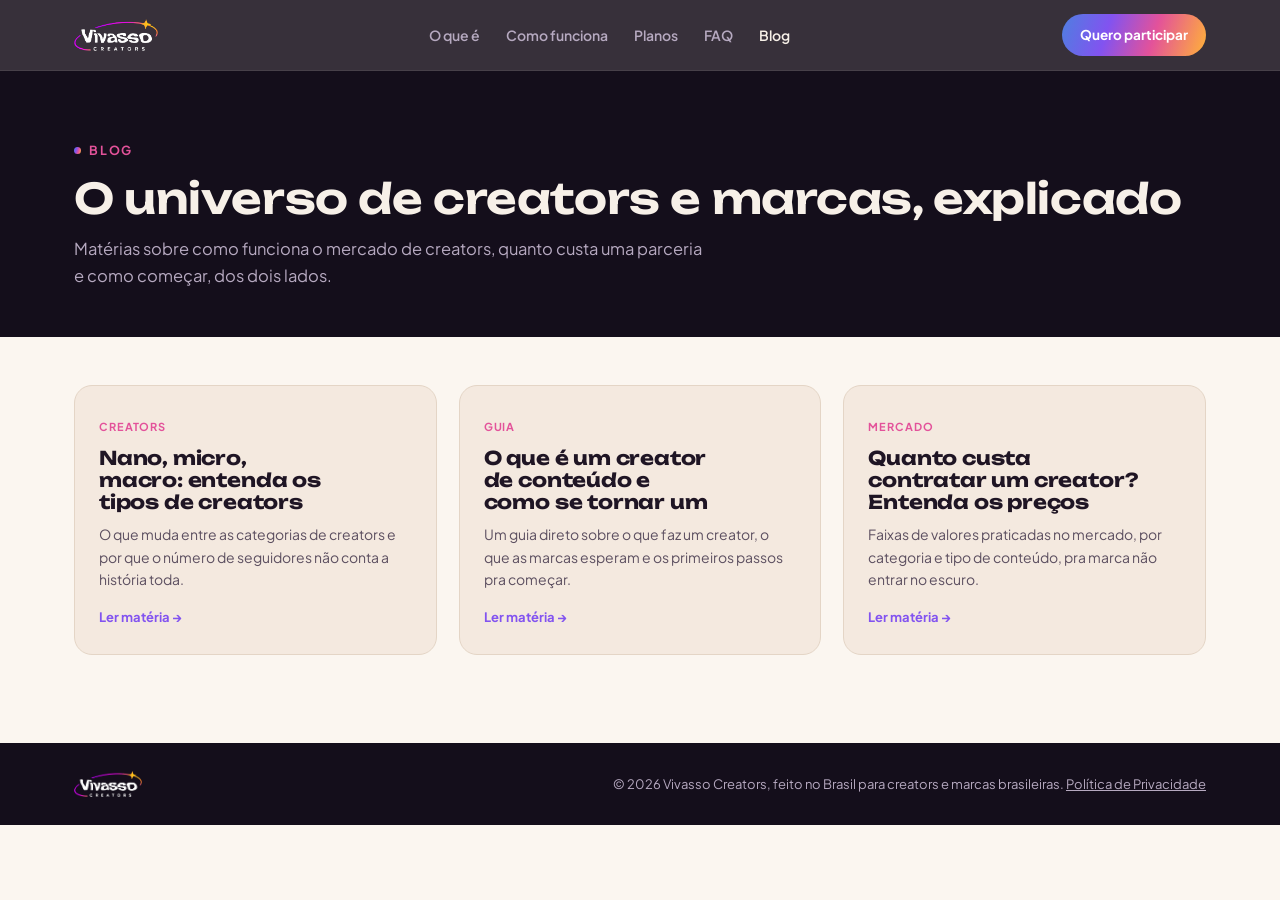
==== blog.html @ 54996ba1 "Adicionar secao de blog com 3 materias (tipos de creators, o que e um creator, precos de mercado)" ====
<!DOCTYPE html>
<html lang="pt-BR">
<head>
<meta charset="utf-8">
<meta name="viewport" content="width=device-width, initial-scale=1">
<title>Blog | Vivasso Creators</title>
<meta name="description" content="Matérias sobre o universo de creators e marcas: tipos de creators, como se tornar um, preços de mercado e mais.">
<link rel="icon" type="image/svg+xml" href="[data-uri]">
<link rel="preconnect" href="https://fonts.googleapis.com">
<link rel="preconnect" href="https://fonts.gstatic.com" crossorigin>
<link href="https://fonts.googleapis.com/css2?family=Unbounded:wght@500;600;700;800&family=Plus+Jakarta+Sans:ital,wght@0,400;0,500;0,600;0,700;0,800;1,500&display=swap" rel="stylesheet">
<link rel="stylesheet" href="blog/blog.css">
</head>
<body>

<nav class="nav">
  <div class="wrap nav-inner">
    <a class="brand" href="index.html"><img src="assets/vivasso-logo.png" alt="Vivasso Creators"></a>
    <div class="nav-links">
      <a href="index.html#sobre">O que é</a>
      <a href="index.html#como-funciona">Como funciona</a>
      <a href="index.html#planos">Planos</a>
      <a href="index.html#faq">FAQ</a>
      <a href="blog.html" class="active">Blog</a>
    </div>
    <a class="nav-cta" href="index.html#contato">Quero participar</a>
  </div>
</nav>

<header class="blog-hero">
  <div class="wrap">
    <span class="eyebrow" style="color:var(--magenta)">Blog</span>
    <h1>O universo de creators e marcas, explicado</h1>
    <p>Matérias sobre como funciona o mercado de creators, quanto custa uma parceria e como começar, dos dois lados.</p>
  </div>
</header>

<div class="wrap">
  <div class="blog-grid">
    <a class="blog-card" href="blog/tipos-de-creators.html">
      <span class="tag">Creators</span>
      <h2>Nano, micro, macro: entenda os tipos de creators</h2>
      <p>O que muda entre as categorias de creators e por que o número de seguidores não conta a história toda.</p>
      <span class="read-more">Ler matéria →</span>
    </a>
    <a class="blog-card" href="blog/o-que-e-um-creator.html">
      <span class="tag">Guia</span>
      <h2>O que é um creator de conteúdo e como se tornar um</h2>
      <p>Um guia direto sobre o que faz um creator, o que as marcas esperam e os primeiros passos pra começar.</p>
      <span class="read-more">Ler matéria →</span>
    </a>
    <a class="blog-card" href="blog/quanto-custa-um-creator.html">
      <span class="tag">Mercado</span>
      <h2>Quanto custa contratar um creator? Entenda os preços</h2>
      <p>Faixas de valores praticadas no mercado, por categoria e tipo de conteúdo, pra marca não entrar no escuro.</p>
      <span class="read-more">Ler matéria →</span>
    </a>
  </div>
</div>

<footer>
  <div class="wrap foot-inner">
    <div class="foot-brand"><img src="assets/vivasso-logo.png" alt="Vivasso Creators"></div>
    <span>© 2026 Vivasso Creators, feito no Brasil para creators e marcas brasileiras. <a href="index.html#privacidade">Política de Privacidade</a></span>
  </div>
</footer>

</body>
</html>
---- blog/blog.css ----
:root{
  --bg:#FBF6F0;
  --bg-panel:#F4E9DF;
  --bg-panel-2:#EFDFD1;
  --ink:#1F1524;
  --ink-soft:#5C4F60;
  --line:#E4D5C6;

  --bg-dark:#140E1B;
  --bg-dark-panel:#1D1526;
  --ink-on-dark:#F7F0E8;
  --ink-on-dark-soft:#B6A9C0;
  --line-dark:#332942;

  --blue:#4E7FE0;
  --violet:#8253F0;
  --magenta:#E3529A;
  --amber:#FFB238;
  --grad:linear-gradient(108deg,var(--blue) 0%,var(--violet) 32%,var(--magenta) 63%,var(--amber) 100%);

  --font-display:'Unbounded',ui-sans-serif,system-ui,sans-serif;
  --font-body:'Plus Jakarta Sans',ui-sans-serif,system-ui,-apple-system,sans-serif;
}
*{box-sizing:border-box}
html{scroll-behavior:smooth}
body{margin:0;background:var(--bg);color:var(--ink);font-family:var(--font-body);font-size:16px;line-height:1.6;-webkit-font-smoothing:antialiased}
img,svg{max-width:100%;display:block}
a{color:inherit}
h1,h2,h3{font-family:var(--font-display);text-wrap:balance;margin:0;line-height:1.15;letter-spacing:-.01em}
p{margin:0}
::selection{background:var(--violet);color:#fff}

.wrap{max-width:1180px;margin:0 auto;padding-inline:24px}
@media (max-width:640px){.wrap{padding-inline:18px}}

.eyebrow{font-family:var(--font-body);font-weight:700;font-size:12.5px;letter-spacing:.14em;text-transform:uppercase;display:inline-flex;align-items:center;gap:8px}
.eyebrow::before{content:"";width:7px;height:7px;border-radius:50%;background:var(--grad)}

/* ---------- NAV ---------- */
.nav{position:sticky;top:0;z-index:40;background:rgba(20,14,27,.85);backdrop-filter:blur(14px) saturate(140%);border-bottom:1px solid rgba(255,255,255,.08)}
.nav-inner{display:flex;align-items:center;justify-content:space-between;gap:20px;padding-block:14px}
.brand{display:flex;align-items:center;text-decoration:none}
.brand img{height:32px;width:auto;display:block}
.nav-links{display:flex;gap:26px;font-size:14px;font-weight:600;color:var(--ink-on-dark-soft)}
.nav-links a{text-decoration:none;transition:color .15s}
.nav-links a:hover,.nav-links a.active{color:var(--ink-on-dark)}
.nav-cta{font-family:var(--font-body);font-weight:700;font-size:13.5px;color:#fff;background:var(--grad);
  padding:10px 18px;border-radius:999px;text-decoration:none;white-space:nowrap}
@media (max-width:760px){.nav-links{display:none}}

/* ---------- BUTTONS ---------- */
.btn{display:inline-flex;align-items:center;justify-content:center;font-family:var(--font-body);font-weight:700;
  font-size:15px;padding:13px 24px;border-radius:999px;text-decoration:none;border:none;cursor:pointer}
.btn-grad{background:var(--grad);color:#fff}

/* ---------- FOOTER ---------- */
footer{background:var(--bg-dark);padding-block:28px;margin-top:40px}
.foot-inner{display:flex;justify-content:space-between;align-items:center;gap:20px;flex-wrap:wrap;font-size:13px;color:var(--ink-on-dark-soft)}
.foot-brand img{height:26px;width:auto;display:block}
.foot-inner a{text-decoration:underline}

/* ---------- BLOG INDEX ---------- */
.blog-hero{background:var(--bg-dark);padding-block:64px 48px;color:var(--ink-on-dark)}
.blog-hero h1{font-size:clamp(28px,4vw,42px);font-weight:600;margin-top:14px}
.blog-hero p{margin-top:14px;font-size:16.5px;color:var(--ink-on-dark-soft);max-width:640px}
.blog-grid{display:grid;grid-template-columns:repeat(3,1fr);gap:22px;padding-block:48px}
@media (max-width:900px){.blog-grid{grid-template-columns:1fr;max-width:520px;margin-inline:auto}}
.blog-card{display:block;background:var(--bg-panel);border-radius:18px;padding:26px 24px;text-decoration:none;
  border:1px solid var(--line);transition:transform .15s ease,border-color .15s ease}
.blog-card:hover{transform:translateY(-3px);border-color:var(--violet)}
.blog-card .tag{font-size:11px;font-weight:700;letter-spacing:.08em;text-transform:uppercase;color:var(--magenta)}
.blog-card h2{font-size:19px;font-weight:700;margin-top:10px}
.blog-card p{margin-top:10px;font-size:14px;color:var(--ink-soft)}
.blog-card .read-more{display:inline-block;margin-top:16px;font-size:13px;font-weight:700;color:var(--violet)}

/* ---------- ARTICLE PAGE ---------- */
.article-hero{background:var(--bg-dark);padding-block:56px 40px;color:var(--ink-on-dark)}
.article-hero .tag{color:var(--amber)}
.article-hero h1{font-size:clamp(26px,3.6vw,38px);font-weight:600;margin-top:14px;max-width:820px}
.article-hero .meta{margin-top:16px;font-size:13.5px;color:var(--ink-on-dark-soft)}
.article-body{max-width:720px;margin:0 auto;padding-block:48px}
.article-body h2{font-size:22px;font-weight:700;margin-top:38px}
.article-body h3{font-size:18px;font-weight:700;margin-top:28px}
.article-body p{margin-top:16px;font-size:16px;color:var(--ink-soft);line-height:1.7}
.article-body ul{margin:16px 0 0;padding-left:20px;color:var(--ink-soft);font-size:16px;line-height:1.7}
.article-body li{margin-top:8px}
.article-body li b{color:var(--ink)}
.article-body strong{color:var(--ink)}
.article-cta{margin-top:44px;background:var(--bg-dark);border-radius:20px;padding:32px;text-align:center;color:var(--ink-on-dark)}
.article-cta h3{font-size:20px;font-weight:700;margin-top:0}
.article-cta p{margin-top:10px;color:var(--ink-on-dark-soft);font-size:14.5px}
.article-cta .btn{margin-top:20px}
.back-link{display:inline-flex;align-items:center;gap:6px;font-size:13.5px;font-weight:700;color:var(--ink-on-dark-soft);text-decoration:none}
.back-link:hover{color:var(--ink-on-dark)}
.disclaimer{margin-top:32px;font-size:12.5px;color:var(--ink-on-dark-soft);border-top:1px solid var(--line-dark);padding-top:16px}
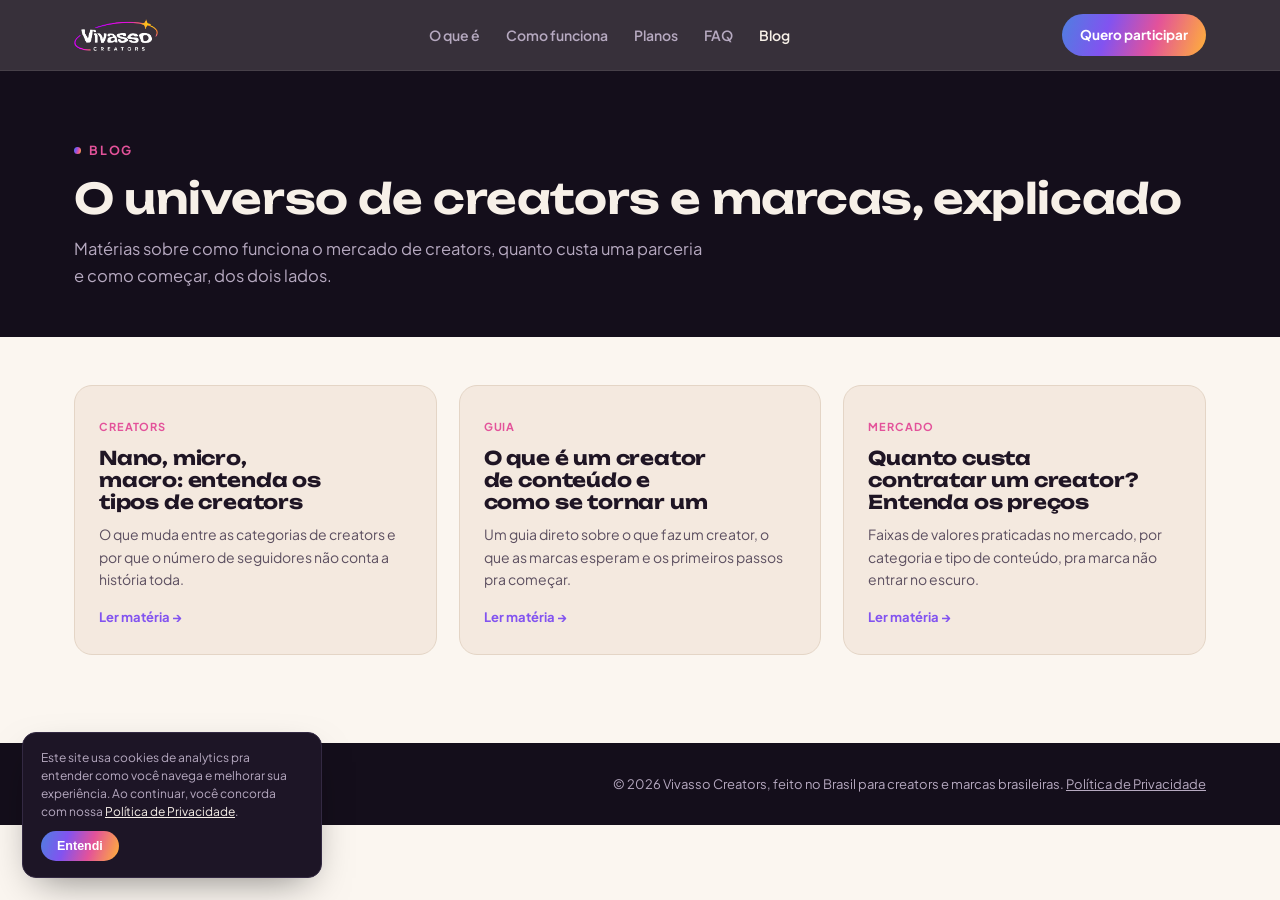
==== commit baa2e4d8: "Adicionar aviso de cookies, atualizar politica de privacidade e mascarar campos sensiveis no Clarity" ====
--- a/blog.html
+++ b/blog.html
@@ -10,6 +10,13 @@
 <link rel="preconnect" href="https://fonts.gstatic.com" crossorigin>
 <link href="https://fonts.googleapis.com/css2?family=Unbounded:wght@500;600;700;800&family=Plus+Jakarta+Sans:ital,wght@0,400;0,500;0,600;0,700;0,800;1,500&display=swap" rel="stylesheet">
 <link rel="stylesheet" href="blog/blog.css">
+<script type="text/javascript">
+    (function(c,l,a,r,i,t,y){
+        c[a]=c[a]||function(){(c[a].q=c[a].q||[]).push(arguments)};
+        t=l.createElement(r);t.async=1;t.src="https://www.clarity.ms/tag/"+i;
+        y=l.getElementsByTagName(r)[0];y.parentNode.insertBefore(t,y);
+    })(window, document, "clarity", "script", "yk7jxi8oy6");
+</script>
 </head>
 <body>
 
@@ -65,5 +72,23 @@
   </div>
 </footer>
 
+<div class="cookie-notice" id="cookie-notice">
+  <p>Este site usa cookies de analytics pra entender como você navega e melhorar sua experiência. Ao continuar, você concorda com nossa <a href="index.html#privacidade">Política de Privacidade</a>.</p>
+  <button type="button" id="cookie-ok">Entendi</button>
+</div>
+<script>
+(function(){
+  var notice = document.getElementById('cookie-notice');
+  var ok = document.getElementById('cookie-ok');
+  var already = false;
+  try { already = localStorage.getItem('vv_cookie_ok') === '1'; } catch(e){}
+  if (already) { notice.style.display = 'none'; }
+  ok.addEventListener('click', function(){
+    notice.style.display = 'none';
+    try { localStorage.setItem('vv_cookie_ok', '1'); } catch(e){}
+  });
+})();
+</script>
+
 </body>
 </html>
--- a/blog/blog.css
+++ b/blog/blog.css
@@ -93,3 +93,13 @@
 .back-link{display:inline-flex;align-items:center;gap:6px;font-size:13.5px;font-weight:700;color:var(--ink-on-dark-soft);text-decoration:none}
 .back-link:hover{color:var(--ink-on-dark)}
 .disclaimer{margin-top:32px;font-size:12.5px;color:var(--ink-on-dark-soft);border-top:1px solid var(--line-dark);padding-top:16px}
+
+/* ---------- COOKIE NOTICE ---------- */
+.cookie-notice{position:fixed;bottom:22px;left:22px;z-index:55;max-width:300px;
+  background:var(--bg-dark-panel);border:1px solid var(--line-dark);border-radius:14px;
+  padding:16px 18px;box-shadow:0 15px 40px -15px rgba(0,0,0,.5)}
+.cookie-notice p{font-size:12px;color:var(--ink-on-dark-soft);line-height:1.5;margin:0}
+.cookie-notice p a{color:var(--ink-on-dark);text-decoration:underline}
+.cookie-notice button{margin-top:10px;font-size:12.5px;font-weight:700;color:#fff;background:var(--grad);
+  border:none;padding:8px 16px;border-radius:999px;cursor:pointer}
+@media (max-width:480px){.cookie-notice{left:12px;right:12px;bottom:12px;max-width:none}}
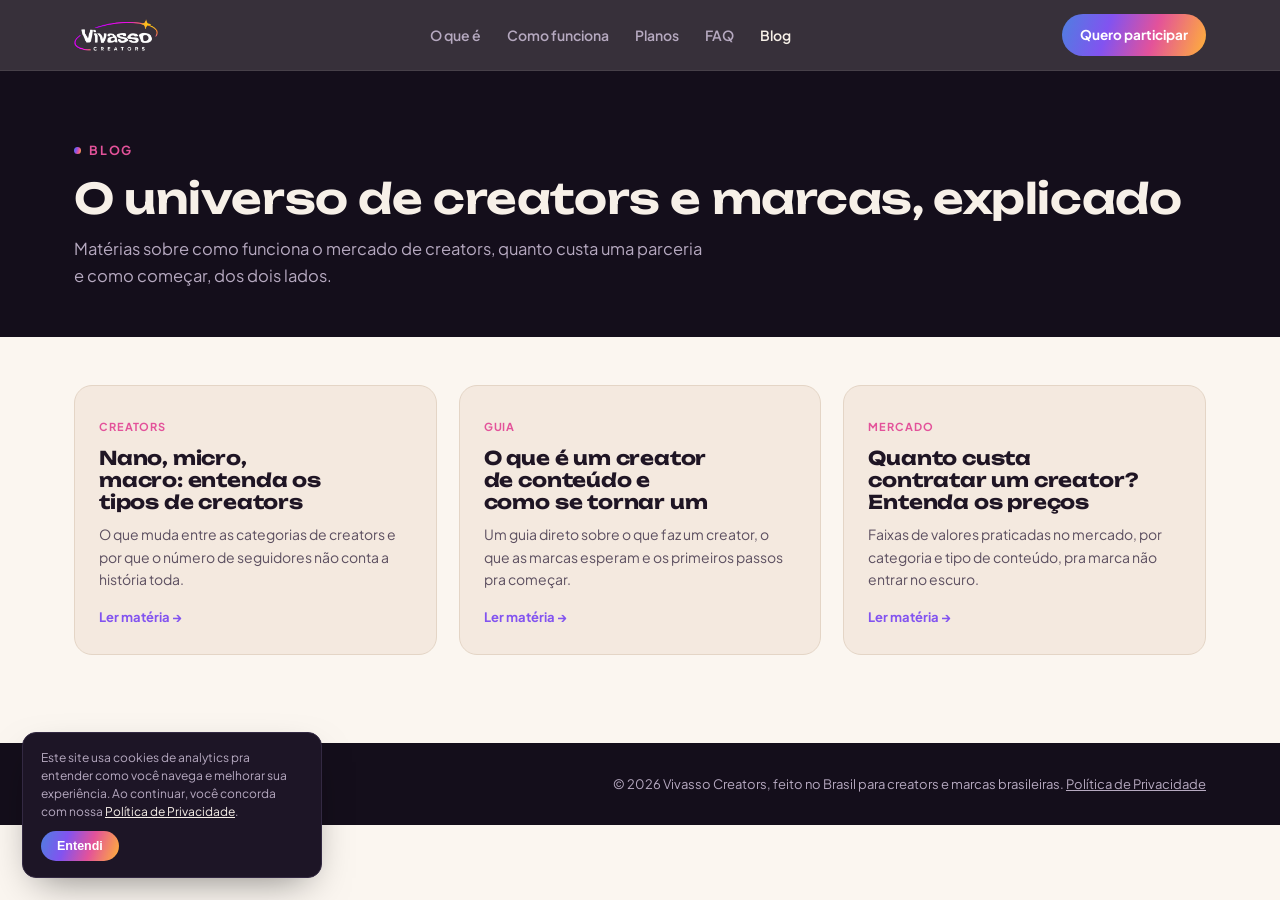
==== commit f4d43330: "Otimizar performance: comprimir imagens para WebP, adiar CSS de fontes e definir dimensoes do logo R" ====
--- a/blog.html
+++ b/blog.html
@@ -5,10 +5,22 @@
 <meta name="viewport" content="width=device-width, initial-scale=1">
 <title>Blog | Vivasso Creators</title>
 <meta name="description" content="Matérias sobre o universo de creators e marcas: tipos de creators, como se tornar um, preços de mercado e mais.">
+<link rel="canonical" href="https://creators.vivasso.com.br/blog.html">
+<meta property="og:type" content="website">
+<meta property="og:title" content="Blog | Vivasso Creators">
+<meta property="og:description" content="Matérias sobre o universo de creators e marcas: tipos de creators, como se tornar um, preços de mercado e mais.">
+<meta property="og:image" content="https://creators.vivasso.com.br/assets/og-image.png">
+<meta property="og:url" content="https://creators.vivasso.com.br/blog.html">
+<meta name="twitter:card" content="summary_large_image">
+<meta name="twitter:title" content="Blog | Vivasso Creators">
+<meta name="twitter:description" content="Matérias sobre o universo de creators e marcas: tipos de creators, como se tornar um, preços de mercado e mais.">
+<meta name="twitter:image" content="https://creators.vivasso.com.br/assets/og-image.png">
 <link rel="icon" type="image/svg+xml" href="[data-uri]">
 <link rel="preconnect" href="https://fonts.googleapis.com">
 <link rel="preconnect" href="https://fonts.gstatic.com" crossorigin>
-<link href="https://fonts.googleapis.com/css2?family=Unbounded:wght@500;600;700;800&family=Plus+Jakarta+Sans:ital,wght@0,400;0,500;0,600;0,700;0,800;1,500&display=swap" rel="stylesheet">
+<link rel="preload" as="style" href="https://fonts.googleapis.com/css2?family=Unbounded:wght@500;600;700;800&family=Plus+Jakarta+Sans:ital,wght@0,400;0,500;0,600;0,700;0,800;1,500&display=swap">
+<link href="https://fonts.googleapis.com/css2?family=Unbounded:wght@500;600;700;800&family=Plus+Jakarta+Sans:ital,wght@0,400;0,500;0,600;0,700;0,800;1,500&display=swap" rel="stylesheet" media="print" onload="this.media='all'">
+<noscript><link href="https://fonts.googleapis.com/css2?family=Unbounded:wght@500;600;700;800&family=Plus+Jakarta+Sans:ital,wght@0,400;0,500;0,600;0,700;0,800;1,500&display=swap" rel="stylesheet"></noscript>
 <link rel="stylesheet" href="blog/blog.css">
 <script type="text/javascript">
     (function(c,l,a,r,i,t,y){
@@ -22,7 +34,7 @@
 
 <nav class="nav">
   <div class="wrap nav-inner">
-    <a class="brand" href="index.html"><img src="assets/vivasso-logo.png" alt="Vivasso Creators"></a>
+    <a class="brand" href="index.html"><img src="assets/vivasso-logo.webp" alt="Vivasso Creators" width="300" height="114"></a>
     <div class="nav-links">
       <a href="index.html#sobre">O que é</a>
       <a href="index.html#como-funciona">Como funciona</a>
@@ -67,7 +79,7 @@
 
 <footer>
   <div class="wrap foot-inner">
-    <div class="foot-brand"><img src="assets/vivasso-logo.png" alt="Vivasso Creators"></div>
+    <div class="foot-brand"><img src="assets/vivasso-logo.webp" alt="Vivasso Creators" width="300" height="114"></div>
     <span>© 2026 Vivasso Creators, feito no Brasil para creators e marcas brasileiras. <a href="index.html#privacidade">Política de Privacidade</a></span>
   </div>
 </footer>
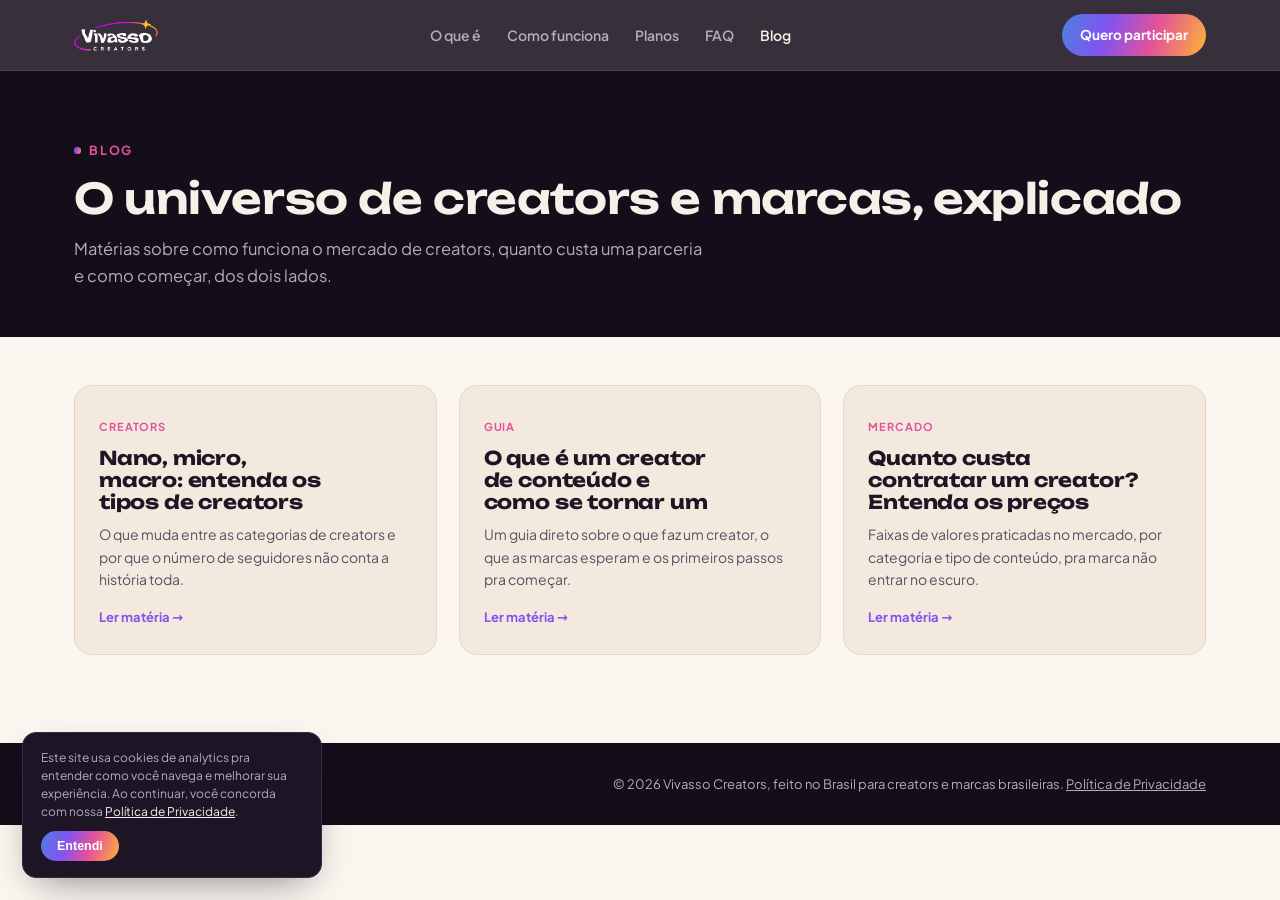
==== commit 27efb829: "Redesenhar quiz de planos, simplificar calculadora e hospedar fontes localmente Quiz "Descubra o pla" ====
--- a/blog.html
+++ b/blog.html
@@ -16,11 +16,6 @@
 <meta name="twitter:description" content="Matérias sobre o universo de creators e marcas: tipos de creators, como se tornar um, preços de mercado e mais.">
 <meta name="twitter:image" content="https://creators.vivasso.com.br/assets/og-image.png">
 <link rel="icon" type="image/svg+xml" href="[data-uri]">
-<link rel="preconnect" href="https://fonts.googleapis.com">
-<link rel="preconnect" href="https://fonts.gstatic.com" crossorigin>
-<link rel="preload" as="style" href="https://fonts.googleapis.com/css2?family=Unbounded:wght@500;600;700;800&family=Plus+Jakarta+Sans:ital,wght@0,400;0,500;0,600;0,700;0,800;1,500&display=swap">
-<link href="https://fonts.googleapis.com/css2?family=Unbounded:wght@500;600;700;800&family=Plus+Jakarta+Sans:ital,wght@0,400;0,500;0,600;0,700;0,800;1,500&display=swap" rel="stylesheet" media="print" onload="this.media='all'">
-<noscript><link href="https://fonts.googleapis.com/css2?family=Unbounded:wght@500;600;700;800&family=Plus+Jakarta+Sans:ital,wght@0,400;0,500;0,600;0,700;0,800;1,500&display=swap" rel="stylesheet"></noscript>
 <link rel="stylesheet" href="blog/blog.css">
 <script type="text/javascript">
     (function(c,l,a,r,i,t,y){
--- a/blog/blog.css
+++ b/blog/blog.css
@@ -1,3 +1,7 @@
+@font-face{font-family:'Unbounded';font-style:normal;font-weight:500 800;font-display:swap;src:url('../assets/fonts/unbounded-variable.woff2') format('woff2')}
+@font-face{font-family:'Plus Jakarta Sans';font-style:normal;font-weight:400 800;font-display:swap;src:url('../assets/fonts/plus-jakarta-sans-variable.woff2') format('woff2')}
+@font-face{font-family:'Plus Jakarta Sans';font-style:italic;font-weight:500;font-display:swap;src:url('../assets/fonts/plus-jakarta-sans-italic-variable.woff2') format('woff2')}
+
 :root{
   --bg:#FBF6F0;
   --bg-panel:#F4E9DF;
